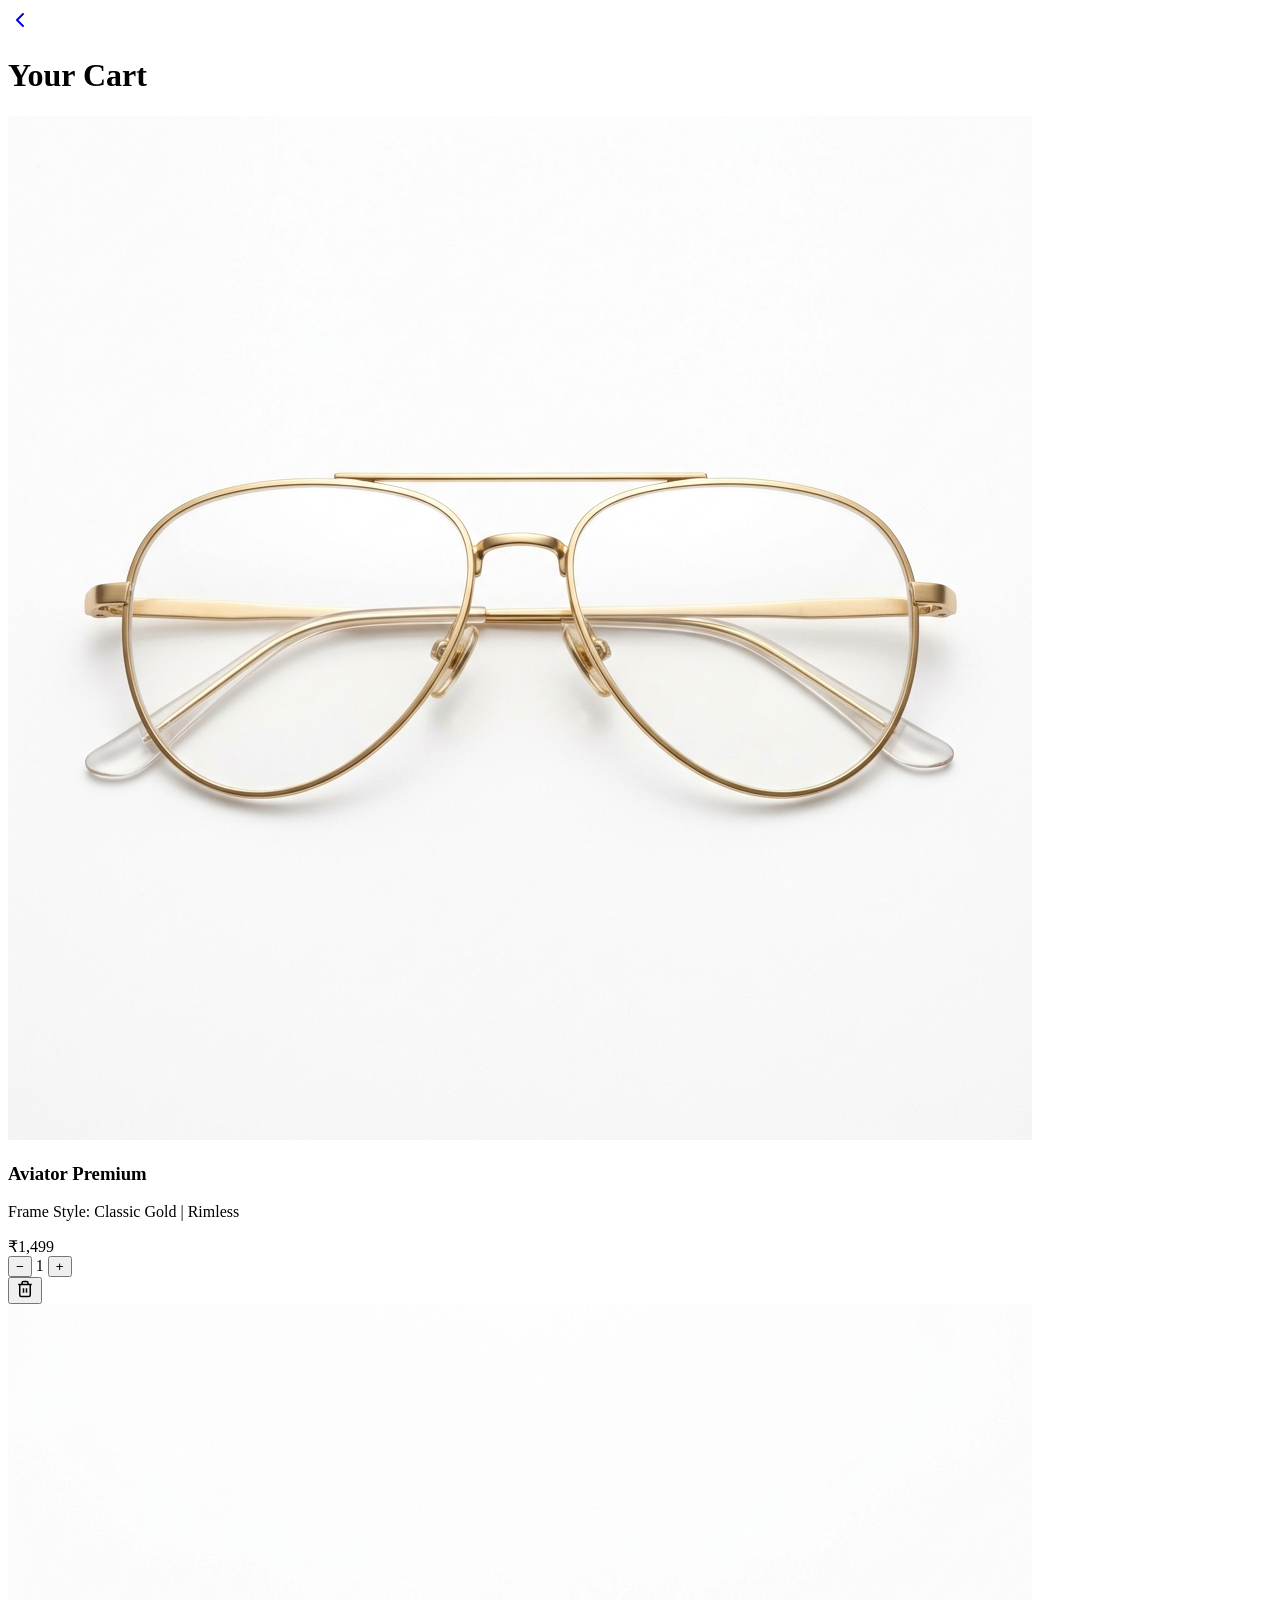
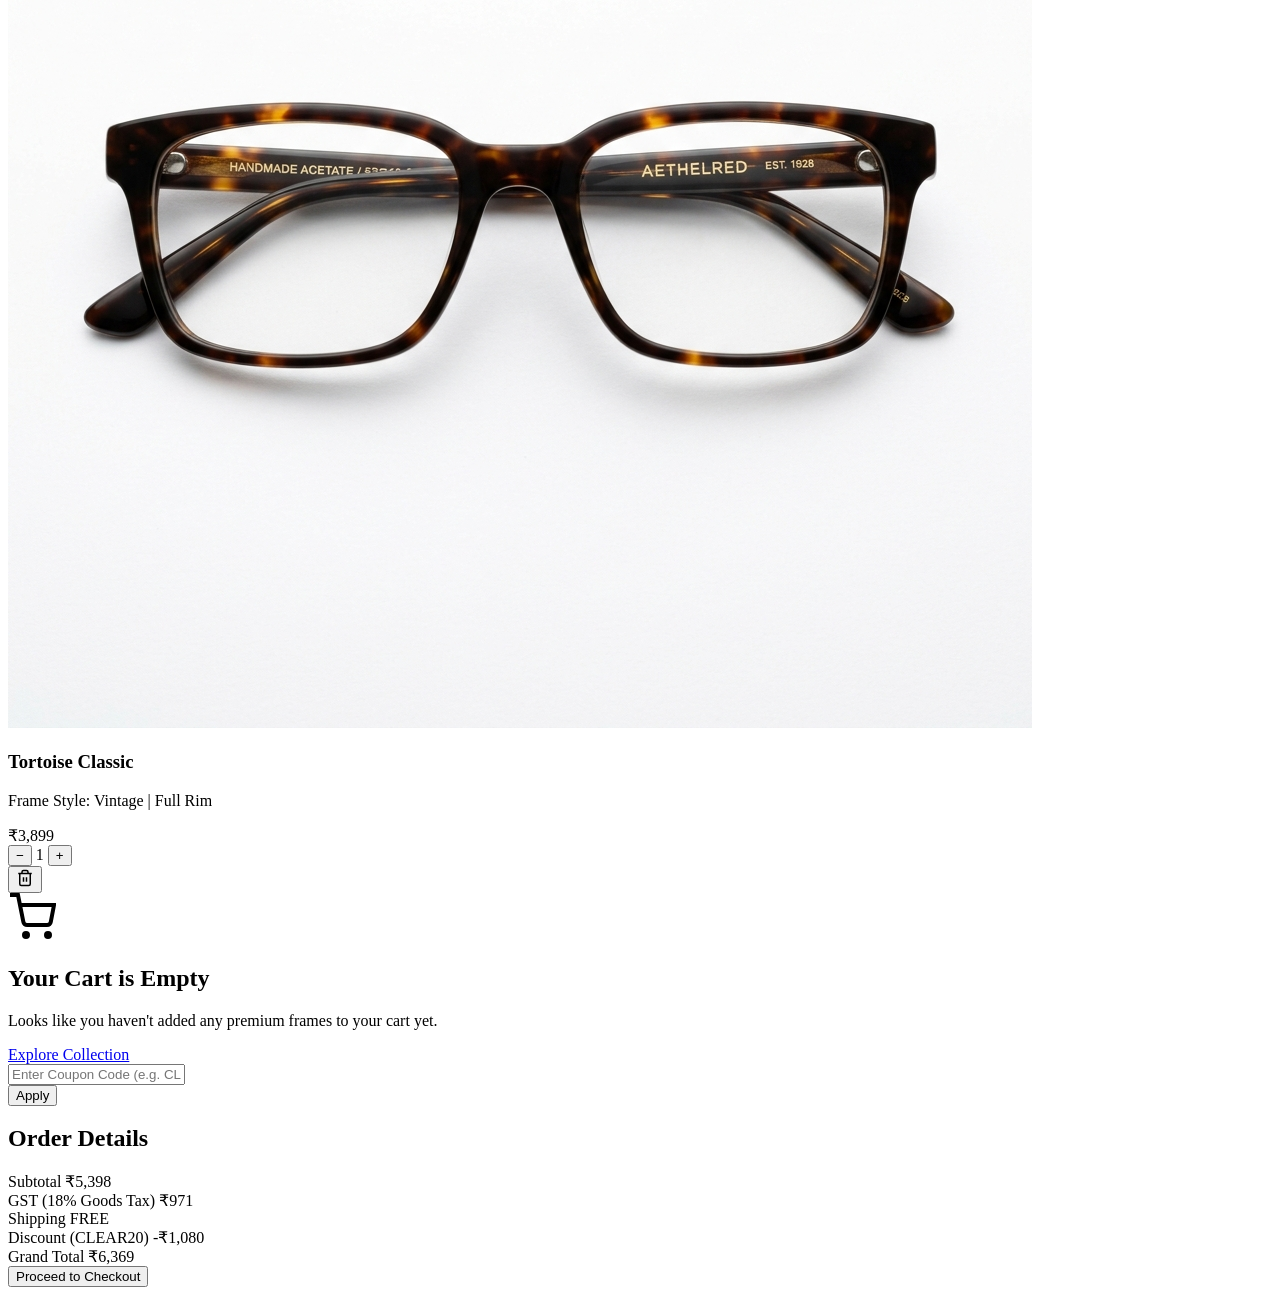
==== cart.html @ 6fb8348b "Add files via upload" ====
<!DOCTYPE html>
<html lang="en">
<head>
  <meta charset="UTF-8">
  <meta name="viewport" content="width=device-width, initial-scale=1.0">
  <title>Lensmakers - Your Cart</title>
  <!-- Google Fonts: Inter -->
  <link rel="preconnect" href="https://fonts.googleapis.com">
  <link rel="preconnect" href="https://fonts.gstatic.com" crossorigin>
  <link href="https://fonts.googleapis.com/css2?family=Inter:wght@400;600;700&display=swap" rel="stylesheet">
  <link rel="stylesheet" href="css/cart.css">
</head>
<body>
  <!-- Ambient background glow blobs -->
  <div class="glow-container">
    <div class="glow-blob glow-pink"></div>
    <div class="glow-blob glow-blue"></div>
  </div>

  <div class="cart-screen">
    <!-- Header Bar -->
    <header class="cart-header">
      <a href="index.html" class="back-btn" aria-label="Back">
        <svg width="24" height="24" viewBox="0 0 24 24" fill="none" stroke="currentColor" stroke-width="2" stroke-linecap="round" stroke-linejoin="round"><polyline points="15 18 9 12 15 6"/></svg>
      </a>
      <h1 class="header-title">Your Cart</h1>
      <div style="width: 24px;"></div>
    </header>

    <!-- Cart Items Section -->
    <section class="cart-items-section" id="cartItemsList">
      <!-- Item 1: Aviator Premium -->
      <div class="cart-item-card" id="item-1">
        <div class="card-glow"></div>
        <div class="item-left">
          <div class="item-thumb-wrapper">
            <img src="images/premium_frame_1.png" alt="Aviator Premium" class="item-thumb">
          </div>
        </div>
        <div class="item-center">
          <h3 class="item-name">Aviator Premium</h3>
          <p class="item-meta">Frame Style: Classic Gold | Rimless</p>
          <div class="item-price" data-base-price="1499">₹1,499</div>
        </div>
        <div class="item-right">
          <!-- Quantity Selector -->
          <div class="quantity-selector">
            <button class="qty-btn minus" onclick="updateQuantity('item-1', -1)">−</button>
            <span class="qty-val">1</span>
            <button class="qty-btn plus" onclick="updateQuantity('item-1', 1)">+</button>
          </div>
          <!-- Trash btn -->
          <button class="trash-btn" onclick="removeItem('item-1')" aria-label="Remove Item">
            <svg width="18" height="18" viewBox="0 0 24 24" fill="none" stroke="currentColor" stroke-width="2"><polyline points="3 6 5 6 21 6"/><path d="M19 6v14a2 2 0 0 1-2 2H7a2 2 0 0 1-2-2V6m3 0V4a2 2 0 0 1 2-2h4a2 2 0 0 1 2 2v2"/><line x1="10" y1="11" x2="10" y2="17"/><line x1="14" y1="11" x2="14" y2="17"/></svg>
          </button>
        </div>
      </div>

      <!-- Item 2: Tortoise Classic -->
      <div class="cart-item-card" id="item-2">
        <div class="card-glow"></div>
        <div class="item-left">
          <div class="item-thumb-wrapper">
            <img src="images/premium_frame_2.png" alt="Tortoise Classic" class="item-thumb">
          </div>
        </div>
        <div class="item-center">
          <h3 class="item-name">Tortoise Classic</h3>
          <p class="item-meta">Frame Style: Vintage | Full Rim</p>
          <div class="item-price" data-base-price="3899">₹3,899</div>
        </div>
        <div class="item-right">
          <div class="quantity-selector">
            <button class="qty-btn minus" onclick="updateQuantity('item-2', -1)">−</button>
            <span class="qty-val">1</span>
            <button class="qty-btn plus" onclick="updateQuantity('item-2', 1)">+</button>
          </div>
          <button class="trash-btn" onclick="removeItem('item-2')" aria-label="Remove Item">
            <svg width="18" height="18" viewBox="0 0 24 24" fill="none" stroke="currentColor" stroke-width="2"><polyline points="3 6 5 6 21 6"/><path d="M19 6v14a2 2 0 0 1-2 2H7a2 2 0 0 1-2-2V6m3 0V4a2 2 0 0 1 2-2h4a2 2 0 0 1 2 2v2"/><line x1="10" y1="11" x2="10" y2="17"/><line x1="14" y1="11" x2="14" y2="17"/></svg>
          </button>
        </div>
      </div>
    </section>

    <!-- Empty State Container (Hidden by default) -->
    <div id="emptyCartState" class="empty-cart-state hidden">
      <div class="empty-icon-wrapper">
        <svg width="48" height="48" viewBox="0 0 24 24" fill="none" stroke="currentColor" stroke-width="2"><circle cx="9" cy="21" r="1"/><circle cx="20" cy="21" r="1"/><path d="M1 1h4l2.68 13.39a2 2 0 0 0 2 1.61h9.72a2 2 0 0 0 2-1.61L23 6H6"/></svg>
      </div>
      <h2>Your Cart is Empty</h2>
      <p>Looks like you haven't added any premium frames to your cart yet.</p>
      <a href="index.html" class="btn-shop-now">Explore Collection</a>
    </div>

    <!-- Promo Coupon Section -->
    <section class="coupon-section" id="couponSection">
      <div class="input-row-coupon">
        <div class="input-wrapper flex-fill">
          <input type="text" id="couponCode" placeholder="Enter Coupon Code (e.g. CLEAR20)">
        </div>
        <button type="button" class="btn-apply-coupon" onclick="applyCoupon()">Apply</button>
      </div>
      <div id="couponStatus" class="coupon-status-text"></div>
    </section>

    <!-- Order Pricing Summary -->
    <section class="pricing-summary-section" id="pricingSummary">
      <h2 class="section-label">Order Details</h2>
      <div class="price-details-card">
        <div class="price-row">
          <span class="price-label">Subtotal</span>
          <span class="price-value" id="subtotalVal">₹5,398</span>
        </div>
        <div class="price-row">
          <span class="price-label">GST (18% Goods Tax)</span>
          <span class="price-value" id="taxVal">₹971</span>
        </div>
        <div class="price-row">
          <span class="price-label">Shipping</span>
          <span class="price-value success-green">FREE</span>
        </div>
        <div class="price-row hidden" id="couponRow">
          <span class="price-label" id="couponLabel">Discount (CLEAR20)</span>
          <span class="price-value success-green" id="couponDiscountVal">-₹1,080</span>
        </div>
        <div class="divider"></div>
        <div class="price-row grand-total">
          <span class="price-label font-bold">Grand Total</span>
          <span class="price-value font-bold" id="totalVal">₹6,369</span>
        </div>
      </div>
    </section>

  </div>

  <!-- Bottom Sticky Checkout CTA -->
  <div class="checkout-footer" id="checkoutFooter">
    <button class="submit-btn" onclick="proceedToCheckout()">
      <span class="btn-text">Proceed to Checkout</span>
      <div class="spinner"></div>
    </button>
  </div>

  <script src="js/cart.js"></script>
</body>
</html>
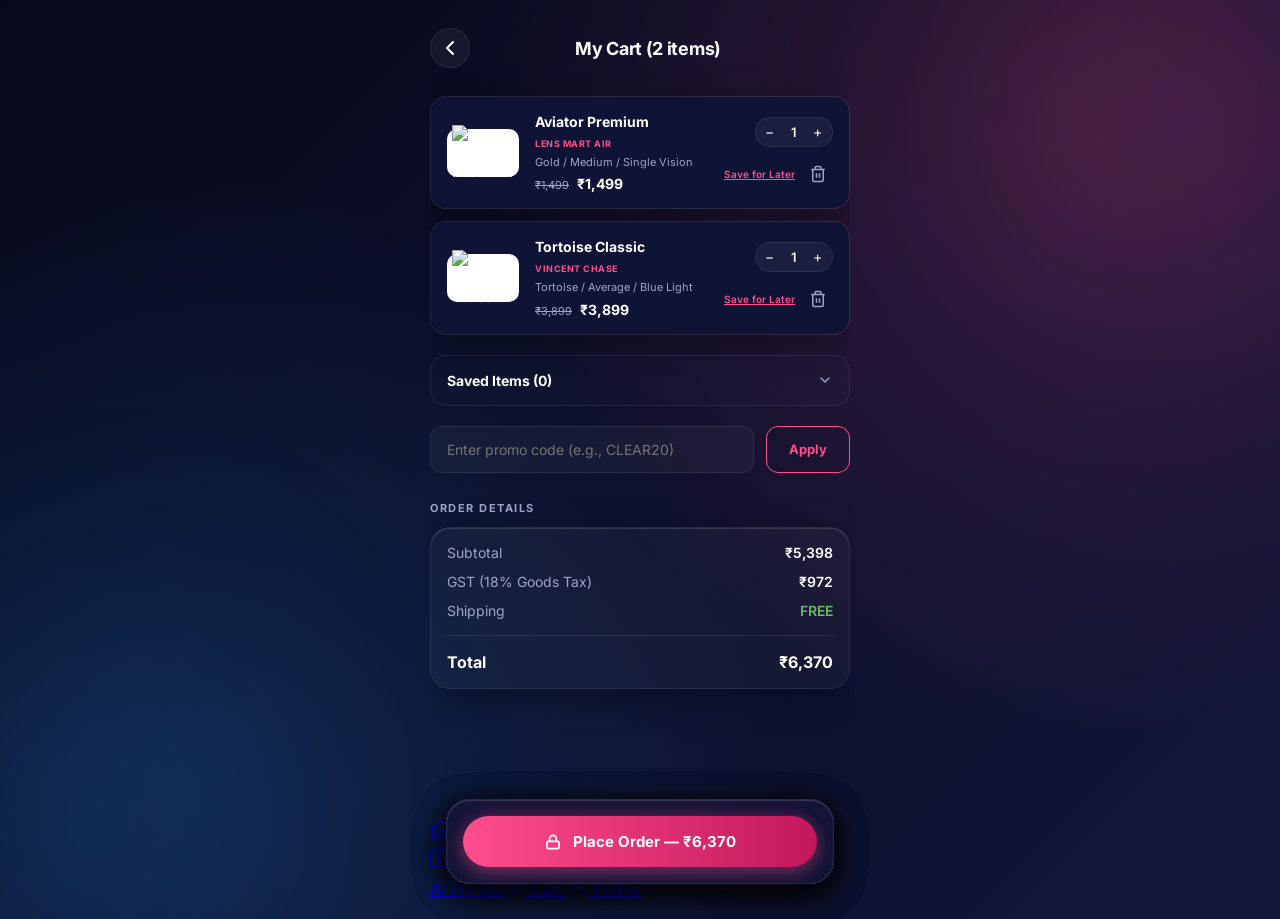
==== commit 475e61d7: "Add files via upload" ====
--- a/cart.html
+++ b/cart.html
@@ -2,143 +2,623 @@
 <html lang="en">
 <head>
   <meta charset="UTF-8">
-  <meta name="viewport" content="width=device-width, initial-scale=1.0">
+  <meta name="viewport" content="width=device-width, initial-scale=1.0, maximum-scale=1.0, user-scalable=no">
   <title>Lensmakers - Your Cart</title>
   <!-- Google Fonts: Inter -->
   <link rel="preconnect" href="https://fonts.googleapis.com">
   <link rel="preconnect" href="https://fonts.gstatic.com" crossorigin>
-  <link href="https://fonts.googleapis.com/css2?family=Inter:wght@400;600;700&display=swap" rel="stylesheet">
+  <link href="https://fonts.googleapis.com/css2?family=Inter:wght@400;500;600;700;800&display=swap" rel="stylesheet">
   <link rel="stylesheet" href="css/cart.css">
 </head>
-<body>
+<body class="dark-theme">
   <!-- Ambient background glow blobs -->
   <div class="glow-container">
     <div class="glow-blob glow-pink"></div>
     <div class="glow-blob glow-blue"></div>
   </div>
 
-  <div class="cart-screen">
-    <!-- Header Bar -->
-    <header class="cart-header">
-      <a href="index.html" class="back-btn" aria-label="Back">
-        <svg width="24" height="24" viewBox="0 0 24 24" fill="none" stroke="currentColor" stroke-width="2" stroke-linecap="round" stroke-linejoin="round"><polyline points="15 18 9 12 15 6"/></svg>
-      </a>
-      <h1 class="header-title">Your Cart</h1>
-      <div style="width: 24px;"></div>
-    </header>
-
-    <!-- Cart Items Section -->
-    <section class="cart-items-section" id="cartItemsList">
-      <!-- Item 1: Aviator Premium -->
-      <div class="cart-item-card" id="item-1">
-        <div class="card-glow"></div>
-        <div class="item-left">
-          <div class="item-thumb-wrapper">
-            <img src="images/premium_frame_1.png" alt="Aviator Premium" class="item-thumb">
-          </div>
-        </div>
-        <div class="item-center">
-          <h3 class="item-name">Aviator Premium</h3>
-          <p class="item-meta">Frame Style: Classic Gold | Rimless</p>
-          <div class="item-price" data-base-price="1499">₹1,499</div>
-        </div>
-        <div class="item-right">
-          <!-- Quantity Selector -->
-          <div class="quantity-selector">
-            <button class="qty-btn minus" onclick="updateQuantity('item-1', -1)">−</button>
-            <span class="qty-val">1</span>
-            <button class="qty-btn plus" onclick="updateQuantity('item-1', 1)">+</button>
-          </div>
-          <!-- Trash btn -->
-          <button class="trash-btn" onclick="removeItem('item-1')" aria-label="Remove Item">
-            <svg width="18" height="18" viewBox="0 0 24 24" fill="none" stroke="currentColor" stroke-width="2"><polyline points="3 6 5 6 21 6"/><path d="M19 6v14a2 2 0 0 1-2 2H7a2 2 0 0 1-2-2V6m3 0V4a2 2 0 0 1 2-2h4a2 2 0 0 1 2 2v2"/><line x1="10" y1="11" x2="10" y2="17"/><line x1="14" y1="11" x2="14" y2="17"/></svg>
-          </button>
-        </div>
-      </div>
-
-      <!-- Item 2: Tortoise Classic -->
-      <div class="cart-item-card" id="item-2">
-        <div class="card-glow"></div>
-        <div class="item-left">
-          <div class="item-thumb-wrapper">
-            <img src="images/premium_frame_2.png" alt="Tortoise Classic" class="item-thumb">
-          </div>
-        </div>
-        <div class="item-center">
-          <h3 class="item-name">Tortoise Classic</h3>
-          <p class="item-meta">Frame Style: Vintage | Full Rim</p>
-          <div class="item-price" data-base-price="3899">₹3,899</div>
-        </div>
-        <div class="item-right">
-          <div class="quantity-selector">
-            <button class="qty-btn minus" onclick="updateQuantity('item-2', -1)">−</button>
-            <span class="qty-val">1</span>
-            <button class="qty-btn plus" onclick="updateQuantity('item-2', 1)">+</button>
-          </div>
-          <button class="trash-btn" onclick="removeItem('item-2')" aria-label="Remove Item">
-            <svg width="18" height="18" viewBox="0 0 24 24" fill="none" stroke="currentColor" stroke-width="2"><polyline points="3 6 5 6 21 6"/><path d="M19 6v14a2 2 0 0 1-2 2H7a2 2 0 0 1-2-2V6m3 0V4a2 2 0 0 1 2-2h4a2 2 0 0 1 2 2v2"/><line x1="10" y1="11" x2="10" y2="17"/><line x1="14" y1="11" x2="14" y2="17"/></svg>
-          </button>
-        </div>
-      </div>
-    </section>
-
-    <!-- Empty State Container (Hidden by default) -->
-    <div id="emptyCartState" class="empty-cart-state hidden">
-      <div class="empty-icon-wrapper">
-        <svg width="48" height="48" viewBox="0 0 24 24" fill="none" stroke="currentColor" stroke-width="2"><circle cx="9" cy="21" r="1"/><circle cx="20" cy="21" r="1"/><path d="M1 1h4l2.68 13.39a2 2 0 0 0 2 1.61h9.72a2 2 0 0 0 2-1.61L23 6H6"/></svg>
-      </div>
-      <h2>Your Cart is Empty</h2>
-      <p>Looks like you haven't added any premium frames to your cart yet.</p>
-      <a href="index.html" class="btn-shop-now">Explore Collection</a>
+  <div class="app-container">
+    
+    <!-- Step Indicator Progress Bar (Hidden on Cart page & Order Confirmation page) -->
+    <div class="checkout-progress-bar hidden" id="checkoutProgressBar">
+      <div class="progress-track-bg">
+        <div class="progress-track-fill" id="progressTrackFill"></div>
+      </div>
+      <div class="progress-steps">
+        <div class="step-node active" data-step="1">
+          <span class="step-dot"></span>
+          <span class="step-label">Address</span>
+        </div>
+        <div class="step-node" data-step="2">
+          <span class="step-dot"></span>
+          <span class="step-label">Lenses</span>
+        </div>
+        <div class="step-node" data-step="3">
+          <span class="step-dot"></span>
+          <span class="step-label">Payment</span>
+        </div>
+        <div class="step-node" data-step="4">
+          <span class="step-dot"></span>
+          <span class="step-label">Review</span>
+        </div>
+      </div>
     </div>
 
-    <!-- Promo Coupon Section -->
-    <section class="coupon-section" id="couponSection">
-      <div class="input-row-coupon">
-        <div class="input-wrapper flex-fill">
-          <input type="text" id="couponCode" placeholder="Enter Coupon Code (e.g. CLEAR20)">
-        </div>
-        <button type="button" class="btn-apply-coupon" onclick="applyCoupon()">Apply</button>
-      </div>
-      <div id="couponStatus" class="coupon-status-text"></div>
-    </section>
-
-    <!-- Order Pricing Summary -->
-    <section class="pricing-summary-section" id="pricingSummary">
-      <h2 class="section-label">Order Details</h2>
-      <div class="price-details-card">
-        <div class="price-row">
-          <span class="price-label">Subtotal</span>
-          <span class="price-value" id="subtotalVal">₹5,398</span>
-        </div>
-        <div class="price-row">
-          <span class="price-label">GST (18% Goods Tax)</span>
-          <span class="price-value" id="taxVal">₹971</span>
-        </div>
-        <div class="price-row">
-          <span class="price-label">Shipping</span>
-          <span class="price-value success-green">FREE</span>
-        </div>
-        <div class="price-row hidden" id="couponRow">
-          <span class="price-label" id="couponLabel">Discount (CLEAR20)</span>
-          <span class="price-value success-green" id="couponDiscountVal">-₹1,080</span>
-        </div>
-        <div class="divider"></div>
-        <div class="price-row grand-total">
-          <span class="price-label font-bold">Grand Total</span>
-          <span class="price-value font-bold" id="totalVal">₹6,369</span>
-        </div>
-      </div>
-    </section>
-
-  </div>
-
-  <!-- Bottom Sticky Checkout CTA -->
-  <div class="checkout-footer" id="checkoutFooter">
-    <button class="submit-btn" onclick="proceedToCheckout()">
-      <span class="btn-text">Proceed to Checkout</span>
-      <div class="spinner"></div>
-    </button>
+    <!-- MAIN PANEL SLIDER TRACK -->
+    <div class="slider-track" id="sliderTrack">
+      
+      <!-- ==================== PANEL 1: CART ==================== -->
+      <div class="slider-panel" id="panelCart">
+        <!-- Header Bar -->
+        <header class="cart-header">
+          <a href="index.html" class="back-btn" aria-label="Back">
+            <svg width="24" height="24" viewBox="0 0 24 24" fill="none" stroke="currentColor" stroke-width="2" stroke-linecap="round" stroke-linejoin="round"><polyline points="15 18 9 12 15 6"/></svg>
+          </a>
+          <h1 class="header-title" id="cartHeaderTitle">My Cart (2 items)</h1>
+          <div style="width: 24px;"></div>
+        </header>
+
+        <!-- Active Cart Items -->
+        <section class="cart-items-section" id="activeCartList">
+          
+          <!-- Item 1 -->
+          <div class="cart-item-card" id="item-1" data-price="1499">
+            <div class="swipe-background-delete">Remove</div>
+            <div class="card-content-wrapper">
+              <div class="item-left">
+                <div class="item-thumb-wrapper">
+                  <img src="images/glasses-1.png" alt="Aviator Premium" class="item-thumb">
+                </div>
+              </div>
+              <div class="item-center">
+                <h3 class="item-name">Aviator Premium</h3>
+                <span class="item-brand">Lens Mart Air</span>
+                <p class="item-meta">Gold / Medium / Single Vision</p>
+                <div class="item-price-info">
+                  <span class="unit-price">₹1,499</span>
+                  <span class="line-total" id="total-item-1">₹1,499</span>
+                </div>
+              </div>
+              <div class="item-right">
+                <div class="quantity-selector">
+                  <button class="qty-btn minus" onclick="changeQty('item-1', -1)">−</button>
+                  <span class="qty-val">1</span>
+                  <button class="qty-btn plus" onclick="changeQty('item-1', 1)">+</button>
+                </div>
+                <div class="item-actions">
+                  <button class="save-later-link" onclick="saveForLater('item-1')">Save for Later</button>
+                  <button class="trash-btn" onclick="confirmDelete('item-1')" aria-label="Remove Item">
+                    <svg width="18" height="18" viewBox="0 0 24 24" fill="none" stroke="currentColor" stroke-width="2"><polyline points="3 6 5 6 21 6"/><path d="M19 6v14a2 2 0 0 1-2 2H7a2 2 0 0 1-2-2V6m3 0V4a2 2 0 0 1 2-2h4a2 2 0 0 1 2 2v2"/><line x1="10" y1="11" x2="10" y2="17"/><line x1="14" y1="11" x2="14" y2="17"/></svg>
+                    <span class="trash-text">Remove?</span>
+                  </button>
+                </div>
+              </div>
+            </div>
+          </div>
+
+          <!-- Item 2 -->
+          <div class="cart-item-card" id="item-2" data-price="3899">
+            <div class="swipe-background-delete">Remove</div>
+            <div class="card-content-wrapper">
+              <div class="item-left">
+                <div class="item-thumb-wrapper">
+                  <img src="images/glasses-2.png" alt="Tortoise Classic" class="item-thumb">
+                </div>
+              </div>
+              <div class="item-center">
+                <h3 class="item-name">Tortoise Classic</h3>
+                <span class="item-brand">Vincent Chase</span>
+                <p class="item-meta">Tortoise / Average / Blue Light</p>
+                <div class="item-price-info">
+                  <span class="unit-price">₹3,899</span>
+                  <span class="line-total" id="total-item-2">₹3,899</span>
+                </div>
+              </div>
+              <div class="item-right">
+                <div class="quantity-selector">
+                  <button class="qty-btn minus" onclick="changeQty('item-2', -1)">−</button>
+                  <span class="qty-val">1</span>
+                  <button class="qty-btn plus" onclick="changeQty('item-2', 1)">+</button>
+                </div>
+                <div class="item-actions">
+                  <button class="save-later-link" onclick="saveForLater('item-2')">Save for Later</button>
+                  <button class="trash-btn" onclick="confirmDelete('item-2')" aria-label="Remove Item">
+                    <svg width="18" height="18" viewBox="0 0 24 24" fill="none" stroke="currentColor" stroke-width="2"><polyline points="3 6 5 6 21 6"/><path d="M19 6v14a2 2 0 0 1-2 2H7a2 2 0 0 1-2-2V6m3 0V4a2 2 0 0 1 2-2h4a2 2 0 0 1 2 2v2"/><line x1="10" y1="11" x2="10" y2="17"/><line x1="14" y1="11" x2="14" y2="17"/></svg>
+                    <span class="trash-text">Remove?</span>
+                  </button>
+                </div>
+              </div>
+            </div>
+          </div>
+
+        </section>
+
+        <!-- Empty State Container (Hidden by default) -->
+        <div id="emptyCartState" class="empty-cart-state hidden">
+          <div class="empty-icon-wrapper">
+            <svg width="48" height="48" viewBox="0 0 24 24" fill="none" stroke="currentColor" stroke-width="2"><circle cx="9" cy="21" r="1"/><circle cx="20" cy="21" r="1"/><path d="M1 1h4l2.68 13.39a2 2 0 0 0 2 1.61h9.72a2 2 0 0 0 2-1.61L23 6H6"/></svg>
+          </div>
+          <h2>Your Cart is Empty</h2>
+          <p>Explore our premium collections and add your customized lenses.</p>
+          <a href="category.html" class="btn-shop-now">Shop Eyewear</a>
+        </div>
+
+        <!-- Collapsible Saved Items Section -->
+        <section class="saved-items-section" id="savedItemsSection">
+          <button class="accordion-header" id="savedAccordionBtn" onclick="toggleSavedAccordion()">
+            <span>Saved Items (<span id="savedCount">0</span>)</span>
+            <svg class="chevron" width="16" height="16" viewBox="0 0 24 24" fill="none" stroke="currentColor" stroke-width="2" stroke-linecap="round" stroke-linejoin="round"><polyline points="6 9 12 15 18 9"></polyline></svg>
+          </button>
+          <div class="accordion-body" id="savedItemsList">
+            <!-- Saved items populated dynamically by script -->
+          </div>
+        </section>
+
+        <!-- Promo Coupon Section -->
+        <section class="coupon-section" id="couponSection">
+          <div class="input-row-coupon">
+            <div class="input-wrapper flex-fill">
+              <input type="text" id="couponCode" placeholder="Enter promo code (e.g., CLEAR20)">
+            </div>
+            <button type="button" class="btn-apply-coupon" onclick="applyCouponCode()">Apply</button>
+          </div>
+          <div id="couponStatus" class="coupon-status-text"></div>
+        </section>
+
+        <!-- Order Pricing Summary -->
+        <section class="pricing-summary-section" id="pricingSummary">
+          <h2 class="section-label">Order Details</h2>
+          <div class="price-details-card">
+            <div class="price-row">
+              <span class="price-label">Subtotal</span>
+              <span class="price-value" id="subtotalVal">₹5,398</span>
+            </div>
+            <div class="price-row">
+              <span class="price-label">GST (18% Goods Tax)</span>
+              <span class="price-value" id="taxVal">₹971</span>
+            </div>
+            <div class="price-row">
+              <span class="price-label">Shipping</span>
+              <span class="price-value success-green">FREE</span>
+            </div>
+            <div class="price-row hidden" id="couponRow">
+              <span class="price-label" id="couponLabel">Discount (CLEAR20)</span>
+              <span class="price-value success-green" id="couponDiscountVal">-₹1,080</span>
+            </div>
+            <div class="price-row hidden" id="tradeInRow">
+              <span class="price-label">Trade-In Credit</span>
+              <span class="price-value success-green" id="tradeInVal">-₹1,200</span>
+            </div>
+            <div class="divider"></div>
+            <div class="price-row grand-total">
+              <span class="price-label font-bold">Total</span>
+              <span class="price-value font-bold" id="totalVal">₹6,369</span>
+            </div>
+          </div>
+        </section>
+
+        <!-- Sticky Cart Footer -->
+        <div class="checkout-footer" id="checkoutFooter">
+          <button class="submit-btn" onclick="goToStep('address')">
+            <span class="btn-text">Proceed to Checkout</span>
+          </button>
+        </div>
+      </div>
+
+      <!-- ==================== PANEL 2: STEP A - ADDRESS ==================== -->
+      <div class="slider-panel" id="panelAddress">
+        <header class="cart-header">
+          <button class="back-btn" onclick="goToStep('cart')" aria-label="Back">
+            <svg width="24" height="24" viewBox="0 0 24 24" fill="none" stroke="currentColor" stroke-width="2" stroke-linecap="round" stroke-linejoin="round"><polyline points="15 18 9 12 15 6"/></svg>
+          </button>
+          <h1 class="header-title">Delivery Address</h1>
+          <div style="width: 24px;"></div>
+        </header>
+
+        <section class="checkout-section">
+          <div class="address-options">
+            
+            <!-- Default Address -->
+            <label class="address-card">
+              <input type="radio" name="delivery_address" value="home" checked>
+              <div class="address-details">
+                <div class="address-tag-row">
+                  <span class="address-tag">Home</span>
+                  <span class="address-badge">Default</span>
+                </div>
+                <p class="address-text">Jane Doe, 9876543210<br>Plot 42, Galaxy Heights, City Center, Sector 5, Bangalore - 560001</p>
+              </div>
+            </label>
+
+            <!-- Work Address -->
+            <label class="address-card">
+              <input type="radio" name="delivery_address" value="work">
+              <div class="address-details">
+                <div class="address-tag-row">
+                  <span class="address-tag">Work</span>
+                </div>
+                <p class="address-text">Jane Doe, 9876543211<br>Building B3, Tech Park Square, Outer Ring Road, Bangalore - 560103</p>
+              </div>
+            </label>
+
+            <!-- Add Address dashed btn -->
+            <button class="add-address-dashed-btn" onclick="toggleNewAddressForm()">
+              <span>+ Add New Address</span>
+            </button>
+
+            <!-- Expandable Add New Address Form -->
+            <div id="newAddressFormWrapper" class="form-expand-wrapper">
+              <form class="checkout-form" id="newAddressForm" onsubmit="saveNewAddress(event)">
+                <div class="input-group">
+                  <input type="text" placeholder="Full Name" required>
+                </div>
+                <div class="input-group">
+                  <input type="tel" placeholder="Phone Number" required>
+                </div>
+                <div class="input-row-half">
+                  <div class="input-group half">
+                    <input type="text" placeholder="Pincode" required>
+                  </div>
+                  <div class="input-group half">
+                    <input type="text" placeholder="City" required>
+                  </div>
+                </div>
+                <div class="input-group">
+                  <input type="text" placeholder="Address Line 1" required>
+                </div>
+                <div class="input-group">
+                  <input type="text" placeholder="Address Line 2">
+                </div>
+                <div class="input-row-half">
+                  <div class="input-group half">
+                    <input type="text" placeholder="State" required>
+                  </div>
+                  <div class="input-group half">
+                    <input type="text" placeholder="Landmark">
+                  </div>
+                </div>
+                <button type="submit" class="primary-form-btn">Add Address</button>
+              </form>
+            </div>
+
+          </div>
+        </section>
+
+        <!-- Sticky Progress Continue -->
+        <div class="checkout-footer">
+          <button class="submit-btn" onclick="goToStep('lens')">
+            <span class="btn-text">Continue</span>
+          </button>
+        </div>
+      </div>
+
+      <!-- ==================== PANEL 3: STEP B - LENS CONFIRMATION ==================== -->
+      <div class="slider-panel" id="panelLens">
+        <header class="cart-header">
+          <button class="back-btn" onclick="goToStep('address')" aria-label="Back">
+            <svg width="24" height="24" viewBox="0 0 24 24" fill="none" stroke="currentColor" stroke-width="2" stroke-linecap="round" stroke-linejoin="round"><polyline points="15 18 9 12 15 6"/></svg>
+          </button>
+          <h1 class="header-title">Prescription Details</h1>
+          <div style="width: 24px;"></div>
+        </header>
+
+        <section class="checkout-section">
+          <div class="lens-confirm-list">
+            
+            <div class="lens-summary-card">
+              <div class="lens-summary-header">
+                <span class="lens-item-title">Aviator Premium</span>
+                <button class="edit-link" onclick="goToStep('cart')">Edit</button>
+              </div>
+              <p class="lens-summary-meta">Selected: Single Vision (+₹500)</p>
+              
+              <!-- Dashed Upload Dropzone -->
+              <div class="prescription-dropzone" onclick="triggerFileUpload('file-upload-1')">
+                <svg width="24" height="24" viewBox="0 0 24 24" fill="none" stroke="currentColor" stroke-width="2" stroke-linecap="round" stroke-linejoin="round"><rect x="3" y="3" width="18" height="18" rx="2" ry="2"/><circle cx="8.5" cy="8.5" r="1.5"/><polyline points="21 15 16 10 5 21"/></svg>
+                <p class="dropzone-text">Upload Prescription Photo/PDF</p>
+                <span class="dropzone-subtext">Click or drag files here</span>
+                <input type="file" id="file-upload-1" class="hidden-file-input" onchange="handleFileSelected(this, 'file-name-1')">
+                <div class="uploaded-file-name" id="file-name-1"></div>
+              </div>
+            </div>
+
+            <div class="lens-summary-card">
+              <div class="lens-summary-header">
+                <span class="lens-item-title">Tortoise Classic</span>
+                <button class="edit-link" onclick="goToStep('cart')">Edit</button>
+              </div>
+              <p class="lens-summary-meta">Selected: Blue Light Blocking (+₹1,200)</p>
+              
+              <div class="prescription-dropzone" onclick="triggerFileUpload('file-upload-2')">
+                <svg width="24" height="24" viewBox="0 0 24 24" fill="none" stroke="currentColor" stroke-width="2" stroke-linecap="round" stroke-linejoin="round"><rect x="3" y="3" width="18" height="18" rx="2" ry="2"/><circle cx="8.5" cy="8.5" r="1.5"/><polyline points="21 15 16 10 5 21"/></svg>
+                <p class="dropzone-text">Upload Prescription Photo/PDF</p>
+                <span class="dropzone-subtext">Click or drag files here</span>
+                <input type="file" id="file-upload-2" class="hidden-file-input" onchange="handleFileSelected(this, 'file-name-2')">
+                <div class="uploaded-file-name" id="file-name-2"></div>
+              </div>
+            </div>
+
+          </div>
+        </section>
+
+        <div class="checkout-footer">
+          <button class="submit-btn" onclick="goToStep('payment')">
+            <span class="btn-text">Continue</span>
+          </button>
+        </div>
+      </div>
+
+      <!-- ==================== PANEL 4: STEP C - PAYMENT ==================== -->
+      <div class="slider-panel" id="panelPayment">
+        <header class="cart-header">
+          <button class="back-btn" onclick="goToStep('lens')" aria-label="Back">
+            <svg width="24" height="24" viewBox="0 0 24 24" fill="none" stroke="currentColor" stroke-width="2" stroke-linecap="round" stroke-linejoin="round"><polyline points="15 18 9 12 15 6"/></svg>
+          </button>
+          <h1 class="header-title">Payment</h1>
+          <div style="width: 24px;"></div>
+        </header>
+
+        <!-- Mini Order Summary (Expandable) -->
+        <div class="mini-summary-card">
+          <button class="mini-summary-toggle" onclick="toggleMiniSummary()">
+            <span>Order Summary</span>
+            <span id="miniSummaryTotal">₹6,369</span>
+          </button>
+          <div class="mini-summary-details hidden" id="miniSummaryDetails">
+            <!-- Details filled by script -->
+          </div>
+        </div>
+
+        <section class="checkout-section">
+          <!-- Saved payment options -->
+          <div class="methods-list">
+            
+            <label class="method-card">
+              <input type="radio" name="payment_method" value="visa" checked>
+              <div class="method-left">
+                <div class="card-icon visa"><span>VISA</span></div>
+              </div>
+              <div class="method-center">
+                <div class="method-title">•••• •••• •••• 4242</div>
+                <div class="method-subtitle">Jane Doe | Exp 12/28</div>
+              </div>
+              <div class="method-right">
+                <span class="badge badge-default">Default</span>
+              </div>
+            </label>
+
+            <label class="method-card">
+              <input type="radio" name="payment_method" value="upi">
+              <div class="method-left">
+                <div class="card-icon upi"><span>UPI</span></div>
+              </div>
+              <div class="method-center">
+                <div class="method-title">jane@okhdfc</div>
+                <div class="method-subtitle">Verified UPI ID</div>
+              </div>
+            </label>
+
+          </div>
+
+          <!-- Add New Payment Option -->
+          <button class="add-method-dashed-btn" onclick="toggleAddPaymentForm()">
+            <span>+ Add New Payment Method</span>
+          </button>
+
+          <!-- Expandable Payment Form Wrapper -->
+          <div id="addPaymentFormWrapper" class="form-expand-wrapper">
+            <div class="tab-toggle-pill">
+              <div class="active-indicator" id="activeIndicator"></div>
+              <button class="toggle-tab active" id="tabCardBtn" onclick="switchFormTab('card')">Card</button>
+              <button class="toggle-tab" id="tabUpiBtn" onclick="switchFormTab('upi')">UPI</button>
+              <button class="toggle-tab" id="tabNetBtn" onclick="switchFormTab('net')">Net Banking</button>
+              <button class="toggle-tab" id="tabWalletBtn" onclick="switchFormTab('wallet')">Wallet</button>
+            </div>
+
+            <!-- Tab Contents Track -->
+            <div class="forms-container">
+              <div class="forms-track" id="formsTrack">
+                <!-- Card form -->
+                <form id="cardForm" class="payment-form active" onsubmit="event.preventDefault()">
+                  <div class="input-group" id="cardNumGroup">
+                    <input type="text" id="cardNumber" placeholder="Card Number" oninput="formatCardNum(this)">
+                    <span class="card-brand-icon" id="cardBrandIcon"></span>
+                  </div>
+                  <div class="input-group">
+                    <input type="text" id="cardName" placeholder="Cardholder Name">
+                  </div>
+                  <div class="input-row-half">
+                    <div class="input-group half">
+                      <input type="text" id="cardExpiry" placeholder="MM/YY" maxlength="5" oninput="formatExp(this)">
+                    </div>
+                    <div class="input-group half">
+                      <input type="password" id="cardCvv" placeholder="CVV" maxlength="3">
+                    </div>
+                  </div>
+                </form>
+
+                <!-- UPI form -->
+                <form id="upiForm" class="payment-form" onsubmit="event.preventDefault()">
+                  <div class="input-row-verify">
+                    <input type="text" id="upiId" placeholder="Enter UPI ID (e.g. user@upi)">
+                    <button type="button" class="btn-outline-verify" onclick="verifyUPI()">Verify</button>
+                  </div>
+                </form>
+
+                <!-- Net Banking -->
+                <div class="payment-form bank-select-list">
+                  <p class="section-subtext">Popular Banks</p>
+                  <div class="bank-grid">
+                    <button class="bank-pill" onclick="selectBank('SBI')">SBI</button>
+                    <button class="bank-pill" onclick="selectBank('HDFC')">HDFC</button>
+                    <button class="bank-pill" onclick="selectBank('ICICI')">ICICI</button>
+                    <button class="bank-pill" onclick="selectBank('Axis')">Axis Bank</button>
+                  </div>
+                </div>
+
+                <!-- Wallet -->
+                <div class="payment-form wallet-select-list">
+                  <p class="section-subtext">Select Wallet</p>
+                  <div class="wallet-row" onclick="selectWallet('Paytm')"><span>Paytm Wallet</span><span>›</span></div>
+                  <div class="wallet-row" onclick="selectWallet('PhonePe')"><span>PhonePe Wallet</span><span>›</span></div>
+                </div>
+              </div>
+            </div>
+            
+            <button class="primary-form-btn" id="savePaymentBtn" onclick="saveNewPayment()">Save Payment Method</button>
+          </div>
+
+        </section>
+
+        <div class="checkout-footer">
+          <button class="submit-btn" onclick="goToStep('review')">
+            <span class="btn-text">Continue</span>
+          </button>
+        </div>
+      </div>
+
+      <!-- ==================== PANEL 5: STEP D - REVIEW & PLACE ORDER ==================== -->
+      <div class="slider-panel" id="panelReview">
+        <header class="cart-header">
+          <button class="back-btn" onclick="goToStep('payment')" aria-label="Back">
+            <svg width="24" height="24" viewBox="0 0 24 24" fill="none" stroke="currentColor" stroke-width="2" stroke-linecap="round" stroke-linejoin="round"><polyline points="15 18 9 12 15 6"/></svg>
+          </button>
+          <h1 class="header-title">Review Order</h1>
+          <div style="width: 24px;"></div>
+        </header>
+
+        <section class="checkout-section">
+          
+          <!-- Delivery Address Summary -->
+          <div class="review-summary-card">
+            <div class="card-summary-header">
+              <h3>Shipping Address</h3>
+              <button class="edit-link" onclick="goToStep('address')">Edit</button>
+            </div>
+            <p id="reviewAddress">Plot 42, Galaxy Heights, City Center, Sector 5, Bangalore - 560001</p>
+          </div>
+
+          <!-- Items list Summary -->
+          <div class="review-summary-card">
+            <div class="card-summary-header">
+              <h3>Items</h3>
+              <button class="edit-link" onclick="goToStep('cart')">Edit</button>
+            </div>
+            <div class="review-items-list" id="reviewItemsList">
+              <!-- Dynamically populated by script -->
+            </div>
+          </div>
+
+          <!-- Payment Method Summary -->
+          <div class="review-summary-card">
+            <div class="card-summary-header">
+              <h3>Payment Method</h3>
+              <button class="edit-link" onclick="goToStep('payment')">Edit</button>
+            </div>
+            <p id="reviewPayment">Visa ending in 4242</p>
+          </div>
+
+          <!-- Terms checkbox -->
+          <label class="custom-checkbox terms-checkbox">
+            <input type="checkbox" id="termsCheckbox" checked>
+            <span class="checkmark-box"></span>
+            <span class="checkbox-label">I agree to the Terms of Service & Privacy Policy.</span>
+          </label>
+
+        </section>
+
+        <div class="checkout-footer">
+          <button class="submit-btn final-place-btn" onclick="placeOrder()">
+            <svg width="16" height="16" viewBox="0 0 24 24" fill="none" stroke="currentColor" stroke-width="2.5" class="lock-icon"><rect x="3" y="11" width="18" height="11" rx="2" ry="2"/><path d="M7 11V7a5 5 0 0 1 10 0v4"/></svg>
+            <span class="btn-text" id="finalPayBtnLabel">Place Order — ₹6,369</span>
+          </button>
+        </div>
+      </div>
+
+      <!-- ==================== PANEL 6: ORDER CONFIRMATION ==================== -->
+      <div class="slider-panel" id="panelSuccess">
+        <section class="success-screen-wrapper">
+          
+          <div class="success-glass-card">
+            
+            <!-- glowing draw-in checkmark -->
+            <div class="checkmark-circle">
+              <svg width="80" height="80" viewBox="0 0 80 80">
+                <circle class="checkmark-circle-bg" cx="40" cy="40" r="36" />
+                <path class="checkmark-path" d="M23 41 l11 11 l24 -24" />
+              </svg>
+            </div>
+
+            <h2>Order Placed Successfully!</h2>
+            <p class="success-subtext">Thank you for shopping with Lensmakers. Your virtual try-on glasses are on their way!</p>
+            
+            <div class="order-details-summary">
+              <div class="order-detail-row">
+                <span>Order Number:</span>
+                <span class="order-value" id="successOrderNum">LNS-987251</span>
+              </div>
+              <div class="order-detail-row">
+                <span>Estimated Delivery:</span>
+                <span class="order-value">Oct 10, 2025</span>
+              </div>
+            </div>
+
+            <div class="success-actions">
+              <button class="primary-btn" onclick="trackOrder()">Track Order</button>
+              <a href="index.html" class="outline-btn">Continue Shopping</a>
+            </div>
+
+          </div>
+
+        </section>
+      </div>
+
+    </div>
+
+    <!-- Bottom Navigation -->
+    <nav class="bottom-nav" id="cartBottomNav">
+      <div class="bottom-nav__inner">
+        <a href="index.html" class="bottom-nav__item">
+          <svg class="nav-icon" width="22" height="22" viewBox="0 0 24 24" fill="none" stroke="currentColor" stroke-width="2" stroke-linecap="round" stroke-linejoin="round">
+            <path d="M3 9l9-7 9 7v11a2 2 0 0 1-2 2H5a2 2 0 0 1-2-2z"></path>
+            <polyline points="9 22 9 12 15 12 15 22"></polyline>
+          </svg>
+          <span class="nav-label">Home</span>
+        </a>
+        <a href="category.html" class="bottom-nav__item">
+          <svg class="nav-icon" width="22" height="22" viewBox="0 0 24 24" fill="none" stroke="currentColor" stroke-width="2" stroke-linecap="round" stroke-linejoin="round">
+            <path d="M1 12s4-8 11-8 11 8 11 8-4 8-11 8-11-8-11-8z"></path>
+            <circle cx="12" cy="12" r="3"></circle>
+          </svg>
+          <span class="nav-label">Shop</span>
+        </a>
+        <a href="tryon.html" class="bottom-nav__item" id="navTryon">
+          <div class="nav-scan-button">
+            <svg width="24" height="24" viewBox="0 0 24 24" fill="none" stroke="currentColor" stroke-width="2" stroke-linecap="round" stroke-linejoin="round">
+              <path d="M23 19a2 2 0 0 1-2 2H3a2 2 0 0 1-2-2V8a2 2 0 0 1 2-2h4l2-3h6l2 3h4a2 2 0 0 1 2 2z"></path>
+              <circle cx="12" cy="13" r="4"></circle>
+            </svg>
+          </div>
+          <span class="nav-label">AI Try-On</span>
+        </a>
+        <a href="cart.html" class="bottom-nav__item active">
+          <svg class="nav-icon" width="22" height="22" viewBox="0 0 24 24" fill="none" stroke="currentColor" stroke-width="2" stroke-linecap="round" stroke-linejoin="round">
+            <circle cx="9" cy="21" r="1"></circle>
+            <circle cx="20" cy="21" r="1"></circle>
+            <path d="M1 1h4l2.68 13.39a2 2 0 0 0 2 1.61h9.72a2 2 0 0 0 2-1.61L23 6H6"></path>
+          </svg>
+          <span class="nav-label">Cart</span>
+        </a>
+        <a href="profile.html" class="bottom-nav__item">
+          <svg class="nav-icon" width="22" height="22" viewBox="0 0 24 24" fill="none" stroke="currentColor" stroke-width="2" stroke-linecap="round" stroke-linejoin="round">
+            <path d="M20 21v-2a4 4 0 0 0-4-4H8a4 4 0 0 0-4 4v2"></path>
+            <circle cx="12" cy="7" r="4"></circle>
+          </svg>
+          <span class="nav-label">Profile</span>
+        </a>
+      </div>
+    </nav>
+
   </div>
 
   <script src="js/cart.js"></script>
--- a/css/cart.css
+++ b/css/cart.css
@@ -0,0 +1,1414 @@
+/* ==========================================================================
+   LENSMAKERS - Cart & Checkout Spec
+   ========================================================================== */
+
+:root {
+  --bg-gradient: linear-gradient(135deg, #0F1535 0%, #1B1F4A 100%);
+  --glow-pink: rgba(255, 77, 141, 0.15);
+  --glow-blue: rgba(30, 136, 229, 0.15);
+  
+  --primary-pink: #FF4D8D;
+  --dark-pink: #C2185B;
+  --primary-blue: #1E88E5;
+  
+  --text-white: #FFFFFF;
+  --text-lavender: #A0A4C8;
+  --text-error: #EF5350;
+  --text-success: #66BB6A;
+  
+  --glass-bg: rgba(255, 255, 255, 0.03);
+  --glass-border: rgba(255, 255, 255, 0.08);
+  --glass-border-hover: rgba(255, 77, 141, 0.4);
+  
+  --cta-gradient: linear-gradient(90deg, #FF4D8D 0%, #C2185B 100%);
+}
+
+html {
+  overflow-x: hidden;
+  width: 100%;
+  scroll-behavior: smooth;
+  -webkit-overflow-scrolling: touch;
+}
+
+::-webkit-scrollbar {
+  width: 6px;
+  height: 6px;
+}
+::-webkit-scrollbar-track {
+  background: transparent;
+}
+::-webkit-scrollbar-thumb {
+  background: rgba(255, 255, 255, 0.1);
+  border-radius: 999px;
+  border: 1px solid rgba(255, 255, 255, 0.05);
+}
+::-webkit-scrollbar-thumb:hover {
+  background: rgba(255, 77, 141, 0.4);
+}
+
+* {
+  box-sizing: border-box;
+  margin: 0;
+  padding: 0;
+  font-family: 'Inter', -apple-system, BlinkMacSystemFont, "Segoe UI", Roboto, sans-serif;
+}
+
+.glow-container {
+  position: absolute;
+  top: 0;
+  left: 0;
+  width: 100%;
+  height: 100%;
+  overflow: hidden;
+  pointer-events: none;
+  z-index: 1;
+}
+
+body {
+  background: #0B0E26;
+  background-image: radial-gradient(circle at 85% 15%, rgba(255, 77, 141, 0.18) 0%, transparent 45%),
+                    radial-gradient(circle at 15% 85%, rgba(30, 136, 229, 0.18) 0%, transparent 45%),
+                    linear-gradient(135deg, #07091B 0%, #121639 100%);
+  min-height: 100vh;
+  display: flex;
+  justify-content: center;
+  align-items: flex-start;
+  overflow-x: hidden;
+  color: var(--text-white);
+  padding: 20px 16px;
+  position: relative;
+}
+
+.glow-blob {
+  position: absolute;
+  border-radius: 50%;
+  filter: blur(120px);
+  z-index: 1;
+  pointer-events: none;
+  mix-blend-mode: screen;
+}
+
+.glow-pink {
+  width: 450px;
+  height: 450px;
+  background: radial-gradient(circle, rgba(255, 77, 141, 0.22) 0%, rgba(255, 77, 141, 0) 70%);
+  top: -120px;
+  right: -120px;
+  animation: floatPink 18s ease-in-out infinite alternate;
+}
+
+.glow-blue {
+  width: 500px;
+  height: 500px;
+  background: radial-gradient(circle, rgba(30, 136, 229, 0.22) 0%, rgba(30, 136, 229, 0) 70%);
+  bottom: -150px;
+  left: -150px;
+  animation: floatBlue 22s ease-in-out infinite alternate;
+}
+
+@keyframes floatPink {
+  0% { transform: translate(0, 0) scale(1); }
+  100% { transform: translate(-40px, 40px) scale(1.08); }
+}
+
+@keyframes floatBlue {
+  0% { transform: translate(0, 0) scale(1); }
+  100% { transform: translate(40px, -40px) scale(1.05); }
+}
+
+/* App & Slider Layout */
+.app-container {
+  width: 100%;
+  max-width: 420px;
+  position: relative;
+  z-index: 2;
+  overflow: hidden;
+  display: flex;
+  flex-direction: column;
+  gap: 20px;
+}
+
+.slider-track {
+  display: flex;
+  width: 600%; /* 6 panels: Cart, Address, Lens, Payment, Review, Success */
+  transition: transform 0.4s cubic-bezier(0.2, 0.8, 0.2, 1);
+  align-items: flex-start;
+}
+
+.slider-panel {
+  width: 16.6666%; /* 1/6th width for each panel */
+  flex-shrink: 0;
+  display: flex;
+  flex-direction: column;
+  gap: 20px;
+  padding-bottom: 110px;
+  box-sizing: border-box;
+}
+
+/* Step Indicator */
+.checkout-progress-bar {
+  background: rgba(255, 255, 255, 0.03);
+  border: 1px solid var(--glass-border);
+  backdrop-filter: blur(10px);
+  border-radius: 16px;
+  padding: 12px 16px;
+  position: relative;
+  margin-top: 10px;
+  box-shadow: 0 4px 20px rgba(0, 0, 0, 0.2);
+}
+
+.progress-track-bg {
+  position: absolute;
+  top: 22px;
+  left: 36px;
+  right: 36px;
+  height: 2px;
+  background: rgba(255, 255, 255, 0.1);
+  z-index: 1;
+}
+
+.progress-track-fill {
+  width: 0%;
+  height: 100%;
+  background: var(--primary-pink);
+  transition: width 0.3s ease;
+}
+
+.progress-steps {
+  position: relative;
+  z-index: 2;
+  display: flex;
+  justify-content: space-between;
+}
+
+.step-node {
+  display: flex;
+  flex-direction: column;
+  align-items: center;
+  gap: 6px;
+  flex: 1;
+}
+
+.step-dot {
+  width: 18px;
+  height: 18px;
+  border-radius: 50%;
+  background: #1e2246;
+  border: 2px solid rgba(255, 255, 255, 0.2);
+  transition: all 0.3s ease;
+  position: relative;
+}
+
+.step-node.active .step-dot {
+  background: var(--primary-pink);
+  border-color: var(--primary-pink);
+  box-shadow: 0 0 10px var(--primary-pink);
+}
+
+.step-node.completed .step-dot {
+  background: var(--primary-pink);
+  border-color: var(--primary-pink);
+}
+
+.step-node.completed .step-dot::after {
+  content: '✓';
+  position: absolute;
+  top: 50%;
+  left: 50%;
+  transform: translate(-50%, -50%);
+  color: #fff;
+  font-size: 10px;
+  font-weight: bold;
+}
+
+.step-label {
+  font-size: 10px;
+  font-weight: 600;
+  color: var(--text-lavender);
+  transition: color 0.3s;
+}
+
+.step-node.active .step-label {
+  color: #fff;
+}
+
+/* Header */
+.cart-header {
+  display: flex;
+  align-items: center;
+  justify-content: space-between;
+  padding: 8px 0;
+}
+
+.back-btn {
+  color: var(--text-white);
+  text-decoration: none;
+  display: flex;
+  align-items: center;
+  justify-content: center;
+  width: 40px;
+  height: 40px;
+  border-radius: 50%;
+  background: rgba(255, 255, 255, 0.05);
+  border: 1px solid var(--glass-border);
+  transition: all 0.2s ease;
+  cursor: pointer;
+}
+
+.back-btn:hover {
+  background: rgba(255, 255, 255, 0.1);
+  border-color: var(--primary-pink);
+}
+
+.header-title {
+  font-size: 18px;
+  font-weight: 700;
+  letter-spacing: -0.3px;
+}
+
+/* Cart Items & Swipe Deletion */
+.cart-items-section {
+  display: flex;
+  flex-direction: column;
+  gap: 12px;
+}
+
+.cart-item-card {
+  position: relative;
+  border-radius: 16px;
+  border: 1px solid var(--glass-border);
+  background: var(--glass-bg);
+  backdrop-filter: blur(20px);
+  -webkit-backdrop-filter: blur(20px);
+  overflow: hidden;
+  box-shadow: inset 0 1px 1px rgba(255, 255, 255, 0.15), 0 8px 32px rgba(0, 0, 0, 0.3);
+  touch-action: pan-y;
+  transition: transform 0.1s ease, height 0.4s ease, padding 0.4s ease, margin 0.4s ease, border-width 0.4s ease, opacity 0.4s ease;
+}
+
+.card-content-wrapper {
+  display: flex;
+  align-items: center;
+  padding: 16px;
+  background: #0f1335;
+  position: relative;
+  z-index: 2;
+  transition: transform 0.3s cubic-bezier(0.16, 1, 0.3, 1);
+}
+
+.swipe-background-delete {
+  position: absolute;
+  top: 0;
+  right: 0;
+  width: 80px;
+  height: 100%;
+  background: var(--text-error);
+  color: #fff;
+  display: flex;
+  align-items: center;
+  justify-content: center;
+  font-size: 13px;
+  font-weight: 700;
+  z-index: 1;
+  border-radius: 0 16px 16px 0;
+}
+
+.item-left {
+  display: flex;
+  align-items: center;
+}
+
+.item-thumb-wrapper {
+  width: 72px;
+  height: 48px;
+  background: #fff;
+  border: 1px solid var(--glass-border);
+  border-radius: 10px;
+  display: flex;
+  align-items: center;
+  justify-content: center;
+  padding: 4px;
+}
+
+.item-thumb {
+  width: 100%;
+  height: auto;
+  object-fit: contain;
+}
+
+.item-center {
+  flex: 1;
+  margin-left: 16px;
+  padding-right: 8px;
+}
+
+.item-name {
+  font-size: 14px;
+  font-weight: 700;
+  color: var(--text-white);
+  margin-bottom: 1px;
+}
+
+.item-brand {
+  font-size: 9px;
+  color: var(--primary-pink);
+  text-transform: uppercase;
+  font-weight: 700;
+  letter-spacing: 0.5px;
+}
+
+.item-meta {
+  font-size: 11px;
+  color: var(--text-lavender);
+  margin-top: 4px;
+  margin-bottom: 6px;
+  line-height: 1.3;
+}
+
+.item-price-info {
+  display: flex;
+  gap: 8px;
+  align-items: baseline;
+}
+
+.unit-price {
+  font-size: 11px;
+  color: var(--text-lavender);
+  text-decoration: line-through;
+}
+
+.line-total {
+  font-size: 14px;
+  font-weight: 700;
+  color: var(--text-white);
+}
+
+.item-right {
+  display: flex;
+  flex-direction: column;
+  align-items: flex-end;
+  gap: 12px;
+}
+
+.quantity-selector {
+  display: flex;
+  align-items: center;
+  background: rgba(255, 255, 255, 0.05);
+  border: 1px solid var(--glass-border);
+  border-radius: 999px;
+  padding: 2px;
+}
+
+.qty-btn {
+  background: transparent;
+  border: none;
+  color: var(--text-white);
+  width: 24px;
+  height: 24px;
+  border-radius: 50%;
+  display: flex;
+  align-items: center;
+  justify-content: center;
+  font-size: 14px;
+  cursor: pointer;
+  transition: all 0.2s ease;
+}
+
+.qty-btn:hover {
+  background: rgba(255, 255, 255, 0.1);
+  color: var(--primary-pink);
+}
+
+.qty-val {
+  font-size: 13px;
+  font-weight: 600;
+  padding: 0 8px;
+  min-width: 24px;
+  text-align: center;
+}
+
+.item-actions {
+  display: flex;
+  gap: 8px;
+  align-items: center;
+}
+
+.save-later-link {
+  background: none;
+  border: none;
+  color: var(--primary-pink);
+  font-size: 10px;
+  font-weight: 600;
+  cursor: pointer;
+  text-decoration: underline;
+}
+
+.trash-btn {
+  background: transparent;
+  border: none;
+  color: var(--text-lavender);
+  cursor: pointer;
+  padding: 6px;
+  border-radius: 5px;
+  display: flex;
+  align-items: center;
+  gap: 4px;
+  transition: all 0.2s ease;
+}
+
+.trash-btn .trash-text {
+  font-size: 10px;
+  font-weight: 700;
+  display: none;
+  color: #fff;
+}
+
+.trash-btn.confirm {
+  background: var(--text-error);
+  color: #fff;
+  padding: 6px 10px;
+}
+
+.trash-btn.confirm .trash-text {
+  display: inline;
+}
+
+.trash-btn:hover {
+  color: var(--text-error);
+}
+
+/* Accordion Collapsible (Saved Items) */
+.saved-items-section {
+  background: rgba(255, 255, 255, 0.01);
+  border: 1px solid var(--glass-border);
+  border-radius: 16px;
+}
+
+.accordion-header {
+  width: 100%;
+  display: flex;
+  justify-content: space-between;
+  align-items: center;
+  background: none;
+  border: none;
+  padding: 16px;
+  color: var(--text-white);
+  font-size: 14px;
+  font-weight: 700;
+  cursor: pointer;
+}
+
+.accordion-header .chevron {
+  transition: transform 0.3s ease;
+  color: var(--text-lavender);
+}
+
+.saved-items-section.expanded .chevron {
+  transform: rotate(180deg);
+}
+
+.accordion-body {
+  max-height: 0;
+  overflow: hidden;
+  transition: max-height 0.35s cubic-bezier(0.16, 1, 0.3, 1);
+  display: flex;
+  flex-direction: column;
+  gap: 12px;
+  padding: 0 16px;
+}
+
+.saved-items-section.expanded .accordion-body {
+  max-height: 500px;
+  padding-bottom: 16px;
+}
+
+/* Coupon row styling */
+.coupon-section {
+  display: flex;
+  flex-direction: column;
+  gap: 8px;
+}
+
+.input-row-coupon {
+  display: flex;
+  gap: 12px;
+}
+
+.input-wrapper {
+  display: flex;
+  flex: 1;
+}
+
+.input-wrapper input {
+  width: 100%;
+  background: rgba(255, 255, 255, 0.04);
+  border: 1px solid var(--glass-border);
+  border-radius: 12px;
+  padding: 14px 16px;
+  font-size: 14px;
+  color: var(--text-white);
+  outline: none;
+  backdrop-filter: blur(10px);
+  transition: all 0.2s;
+}
+
+.input-wrapper input:focus {
+  border-color: var(--primary-pink);
+  box-shadow: 0 0 10px rgba(255, 77, 141, 0.15);
+}
+
+.btn-apply-coupon {
+  background: transparent;
+  border: 1px solid var(--primary-pink);
+  color: var(--primary-pink);
+  border-radius: 12px;
+  padding: 14px 22px;
+  font-size: 13px;
+  font-weight: 700;
+  cursor: pointer;
+  transition: all 0.2s;
+}
+
+.btn-apply-coupon:hover {
+  background: rgba(255, 77, 141, 0.05);
+}
+
+.coupon-status-text {
+  font-size: 12px;
+  font-weight: 600;
+}
+
+.coupon-status-text.success { color: var(--text-success); }
+.coupon-status-text.error { color: var(--text-error); }
+
+.coupon-section.shake {
+  animation: shake 0.4s ease;
+}
+
+@keyframes shake {
+  0%, 100% { transform: translateX(0); }
+  20%, 60% { transform: translateX(-6px); }
+  40%, 80% { transform: translateX(6px); }
+}
+
+/* Order Details Card */
+.pricing-summary-section {
+  display: flex;
+  flex-direction: column;
+  gap: 12px;
+}
+
+.section-label {
+  font-size: 11px;
+  font-weight: 700;
+  text-transform: uppercase;
+  letter-spacing: 1.5px;
+  color: var(--text-lavender);
+}
+
+.price-details-card {
+  background: var(--glass-bg);
+  border: 1px solid var(--glass-border);
+  border-radius: 20px;
+  padding: 16px;
+  display: flex;
+  flex-direction: column;
+  gap: 12px;
+  box-shadow: inset 0 1px 1px rgba(255, 255, 255, 0.15), 0 8px 32px rgba(0, 0, 0, 0.3);
+}
+
+.price-row {
+  display: flex;
+  justify-content: space-between;
+  font-size: 14px;
+}
+
+.price-label { color: var(--text-lavender); }
+.price-value { font-weight: 600; }
+.success-green { color: var(--text-success); }
+.divider { border-bottom: 1px solid var(--glass-border); margin: 4px 0; }
+.grand-total { font-size: 16px; }
+.font-bold { font-weight: 700; color: #fff; }
+
+/* Sticky bottom layout */
+.checkout-footer {
+  position: fixed;
+  bottom: 16px;
+  left: 50%;
+  transform: translateX(-50%);
+  width: calc(100% - 32px);
+  max-width: 388px;
+  background: rgba(15, 21, 53, 0.85);
+  backdrop-filter: blur(24px);
+  -webkit-backdrop-filter: blur(24px);
+  border: 1px solid var(--glass-border);
+  border-radius: 24px;
+  padding: 16px;
+  z-index: 100;
+  box-shadow: inset 0 1px 1px rgba(255, 255, 255, 0.15), 0 8px 32px rgba(0, 0, 0, 0.4);
+}
+
+.submit-btn {
+  width: 100%;
+  background: var(--cta-gradient);
+  color: var(--text-white);
+  border: none;
+  padding: 16px 0;
+  border-radius: 999px;
+  font-size: 15px;
+  font-weight: 700;
+  cursor: pointer;
+  display: flex;
+  justify-content: center;
+  align-items: center;
+  gap: 8px;
+  transition: all 0.3s;
+  box-shadow: 0 4px 16px rgba(255, 77, 141, 0.4);
+}
+
+.submit-btn:hover {
+  transform: translateY(-1px);
+  box-shadow: 0 6px 20px rgba(255, 77, 141, 0.5);
+}
+
+.submit-btn:active { transform: translateY(1px); }
+
+/* ADDRESS SELECTION PANEL */
+.address-options {
+  display: flex;
+  flex-direction: column;
+  gap: 12px;
+}
+
+.address-card {
+  display: flex;
+  gap: 12px;
+  background: var(--glass-bg);
+  border: 1px solid var(--glass-border);
+  border-radius: 16px;
+  padding: 16px;
+  cursor: pointer;
+  position: relative;
+  transition: all 0.2s;
+}
+
+.address-card input[type="radio"] {
+  appearance: none;
+  width: 18px;
+  height: 18px;
+  border-radius: 50%;
+  border: 2px solid rgba(255, 255, 255, 0.3);
+  outline: none;
+  cursor: pointer;
+  margin-top: 2px;
+  flex-shrink: 0;
+  position: relative;
+  transition: 0.2s;
+}
+
+.address-card input[type="radio"]:checked {
+  border-color: var(--primary-pink);
+}
+
+.address-card input[type="radio"]:checked::after {
+  content: '';
+  position: absolute;
+  top: 50%;
+  left: 50%;
+  transform: translate(-50%, -50%);
+  width: 8px;
+  height: 8px;
+  border-radius: 50%;
+  background: var(--primary-pink);
+}
+
+.address-card:hover {
+  border-color: rgba(255, 77, 141, 0.3);
+}
+
+.address-details {
+  display: flex;
+  flex-direction: column;
+  gap: 8px;
+}
+
+.address-tag-row {
+  display: flex;
+  align-items: center;
+  gap: 8px;
+}
+
+.address-tag {
+  font-size: 13px;
+  font-weight: 700;
+  color: #fff;
+}
+
+.address-badge {
+  background: rgba(255, 77, 141, 0.12);
+  color: var(--primary-pink);
+  font-size: 9px;
+  font-weight: 700;
+  padding: 2px 8px;
+  border-radius: 999px;
+}
+
+.address-text {
+  font-size: 12px;
+  color: var(--text-lavender);
+  line-height: 1.5;
+}
+
+/* Expandable Inline Form */
+.add-address-dashed-btn {
+  background: transparent;
+  border: 1px dashed rgba(255, 77, 141, 0.4);
+  color: var(--primary-pink);
+  border-radius: 16px;
+  padding: 16px;
+  font-size: 14px;
+  font-weight: 600;
+  cursor: pointer;
+  transition: all 0.2s;
+}
+
+.add-address-dashed-btn:hover {
+  background: rgba(255, 77, 141, 0.03);
+}
+
+.form-expand-wrapper {
+  max-height: 0;
+  overflow: hidden;
+  transition: max-height 0.4s cubic-bezier(0.16, 1, 0.3, 1);
+}
+
+.form-expand-wrapper.expanded {
+  max-height: 800px;
+}
+
+.checkout-form {
+  background: rgba(255, 255, 255, 0.01);
+  border: 1px solid var(--glass-border);
+  border-radius: 16px;
+  padding: 16px;
+  display: flex;
+  flex-direction: column;
+  gap: 12px;
+  margin-top: 12px;
+}
+
+.input-group {
+  display: flex;
+  flex-direction: column;
+}
+
+.input-group input {
+  width: 100%;
+  background: rgba(255,255,255,0.03);
+  border: 1px solid var(--glass-border);
+  border-radius: 10px;
+  padding: 12px 14px;
+  font-size: 13px;
+  color: #fff;
+  outline: none;
+}
+
+.input-group input:focus {
+  border-color: var(--primary-pink);
+}
+
+.input-row-half {
+  display: flex;
+  gap: 10px;
+}
+
+.input-row-half .half {
+  flex: 1;
+}
+
+.primary-form-btn {
+  background: var(--primary-pink);
+  border: none;
+  color: #fff;
+  border-radius: 10px;
+  padding: 14px;
+  font-size: 14px;
+  font-weight: 700;
+  cursor: pointer;
+  transition: 0.2s;
+}
+.primary-form-btn:hover { background: var(--dark-pink); }
+
+/* LENS PRESCRIPTION STEP */
+.lens-confirm-list {
+  display: flex;
+  flex-direction: column;
+  gap: 16px;
+}
+
+.lens-summary-card {
+  background: var(--glass-bg);
+  border: 1px solid var(--glass-border);
+  border-radius: 16px;
+  padding: 16px;
+  display: flex;
+  flex-direction: column;
+  gap: 12px;
+}
+
+.lens-summary-header {
+  display: flex;
+  justify-content: space-between;
+  align-items: center;
+}
+
+.lens-item-title {
+  font-size: 14px;
+  font-weight: 700;
+  color: #fff;
+}
+
+.edit-link {
+  background: none;
+  border: none;
+  color: var(--primary-pink);
+  font-size: 12px;
+  font-weight: 600;
+  cursor: pointer;
+  padding: 0;
+}
+
+.lens-summary-meta {
+  font-size: 12px;
+  color: var(--text-lavender);
+}
+
+.prescription-dropzone {
+  border: 2px dashed rgba(255,255,255,0.15);
+  border-radius: 12px;
+  padding: 20px;
+  text-align: center;
+  cursor: pointer;
+  transition: all 0.2s;
+  background: rgba(0,0,0,0.1);
+  display: flex;
+  flex-direction: column;
+  align-items: center;
+  gap: 8px;
+  color: var(--text-lavender);
+}
+
+.prescription-dropzone:hover {
+  border-color: var(--primary-pink);
+  color: #fff;
+}
+
+.dropzone-text {
+  font-size: 13px;
+  font-weight: 600;
+  margin: 0;
+}
+
+.dropzone-subtext {
+  font-size: 11px;
+  color: var(--text-lavender);
+}
+
+.uploaded-file-name {
+  font-size: 12px;
+  color: var(--text-success);
+  font-weight: 600;
+}
+
+/* PAYMENT STEP COMPONENTS */
+.mini-summary-card {
+  background: rgba(255, 255, 255, 0.02);
+  border: 1px solid var(--glass-border);
+  border-radius: 12px;
+  padding: 12px;
+  margin-bottom: 16px;
+}
+
+.mini-summary-toggle {
+  width: 100%;
+  display: flex;
+  justify-content: space-between;
+  align-items: center;
+  background: none;
+  border: none;
+  color: #fff;
+  font-size: 13px;
+  font-weight: 700;
+  cursor: pointer;
+}
+
+.mini-summary-details {
+  margin-top: 10px;
+  border-top: 1px solid var(--glass-border);
+  padding-top: 8px;
+  display: flex;
+  flex-direction: column;
+  gap: 6px;
+}
+
+.methods-list {
+  display: flex;
+  flex-direction: column;
+  gap: 12px;
+  margin-bottom: 16px;
+}
+
+.method-card {
+  display: flex;
+  align-items: center;
+  gap: 16px;
+  padding: 16px;
+  background: var(--glass-bg);
+  border: 1px solid var(--glass-border);
+  border-radius: 16px;
+  cursor: pointer;
+  transition: all 0.2s;
+}
+
+.method-card input[type="radio"] {
+  appearance: none;
+  width: 18px;
+  height: 18px;
+  border-radius: 50%;
+  border: 2px solid rgba(255,255,255,0.3);
+  position: relative;
+  outline: none;
+  cursor: pointer;
+  flex-shrink: 0;
+}
+
+.method-card input[type="radio"]:checked {
+  border-color: var(--primary-pink);
+}
+
+.method-card input[type="radio"]:checked::after {
+  content: '';
+  position: absolute;
+  top: 50%;
+  left: 50%;
+  transform: translate(-50%, -50%);
+  width: 8px;
+  height: 8px;
+  border-radius: 50%;
+  background: var(--primary-pink);
+}
+
+.method-left {
+  display: flex;
+}
+
+.card-icon {
+  width: 48px;
+  height: 32px;
+  border-radius: 6px;
+  display: flex;
+  align-items: center;
+  justify-content: center;
+  font-size: 10px;
+  font-weight: 800;
+  color: #fff;
+}
+
+.card-icon.visa { background: #1a1f71; }
+.card-icon.upi { background: #ff9900; }
+
+.method-center {
+  flex: 1;
+}
+
+.method-title {
+  font-size: 14px;
+  font-weight: 600;
+  color: #fff;
+}
+
+.method-subtitle {
+  font-size: 11px;
+  color: var(--text-lavender);
+}
+
+.badge-default {
+  background: rgba(102, 187, 106, 0.15);
+  color: var(--text-success);
+  font-size: 9px;
+  padding: 2px 8px;
+  border-radius: 999px;
+  font-weight: 700;
+}
+
+.add-method-dashed-btn {
+  width: 100%;
+  background: transparent;
+  border: 1px dashed rgba(255,255,255,0.15);
+  color: var(--text-lavender);
+  border-radius: 16px;
+  padding: 16px;
+  font-size: 13px;
+  font-weight: 600;
+  cursor: pointer;
+  transition: all 0.2s;
+  display: flex;
+  align-items: center;
+  justify-content: center;
+  gap: 8px;
+}
+
+.add-method-dashed-btn:hover {
+  border-color: var(--primary-pink);
+  color: #fff;
+}
+
+/* Card Payment Forms tabs */
+.tab-toggle-pill {
+  display: flex;
+  background: rgba(255,255,255,0.03);
+  border: 1px solid var(--glass-border);
+  border-radius: 12px;
+  padding: 2px;
+  position: relative;
+  margin-top: 12px;
+}
+
+.active-indicator {
+  position: absolute;
+  top: 2px;
+  bottom: 2px;
+  left: 2px;
+  width: calc(25% - 2px);
+  background: var(--primary-pink);
+  border-radius: 10px;
+  transition: transform 0.3s cubic-bezier(0.16, 1, 0.3, 1);
+  z-index: 1;
+}
+
+.toggle-tab {
+  flex: 1;
+  background: transparent;
+  border: none;
+  color: var(--text-lavender);
+  padding: 10px 0;
+  font-size: 11px;
+  font-weight: 700;
+  cursor: pointer;
+  position: relative;
+  z-index: 2;
+  transition: color 0.3s;
+}
+
+.toggle-tab.active {
+  color: #fff;
+}
+
+.forms-container {
+  overflow: hidden;
+  margin-top: 16px;
+}
+
+.forms-track {
+  display: flex;
+  width: 400%; /* 4 tabs */
+  transition: transform 0.3s cubic-bezier(0.16, 1, 0.3, 1);
+}
+
+.payment-form {
+  width: 25%;
+  flex-shrink: 0;
+  padding: 4px;
+  display: flex;
+  flex-direction: column;
+  gap: 12px;
+  box-sizing: border-box;
+}
+
+.input-row-verify {
+  display: flex;
+  gap: 10px;
+}
+
+.input-row-verify input {
+  flex: 1;
+  background: rgba(255,255,255,0.03);
+  border: 1px solid var(--glass-border);
+  border-radius: 10px;
+  padding: 12px;
+  font-size: 13px;
+  color: #fff;
+  outline: none;
+}
+
+.btn-outline-verify {
+  background: transparent;
+  border: 1px solid var(--primary-pink);
+  color: var(--primary-pink);
+  border-radius: 10px;
+  padding: 0 16px;
+  font-size: 13px;
+  font-weight: 600;
+  cursor: pointer;
+}
+
+/* Netbanking / Wallers */
+.bank-grid {
+  display: grid;
+  grid-template-columns: repeat(2, 1fr);
+  gap: 8px;
+}
+
+.bank-pill {
+  background: rgba(255,255,255,0.03);
+  border: 1px solid var(--glass-border);
+  border-radius: 8px;
+  padding: 10px;
+  color: #fff;
+  font-size: 12px;
+  font-weight: 600;
+  cursor: pointer;
+}
+
+.wallet-row {
+  display: flex;
+  justify-content: space-between;
+  background: rgba(255,255,255,0.03);
+  border: 1px solid var(--glass-border);
+  border-radius: 8px;
+  padding: 12px;
+  color: #fff;
+  font-size: 13px;
+  font-weight: 600;
+  cursor: pointer;
+}
+
+/* REVIEW STEP COMPONENTS */
+.review-summary-card {
+  background: var(--glass-bg);
+  border: 1px solid var(--glass-border);
+  border-radius: 16px;
+  padding: 16px;
+  display: flex;
+  flex-direction: column;
+  gap: 8px;
+  margin-bottom: 12px;
+}
+
+.card-summary-header {
+  display: flex;
+  justify-content: space-between;
+  align-items: center;
+  border-bottom: 1px solid rgba(255,255,255,0.05);
+  padding-bottom: 6px;
+}
+
+.card-summary-header h3 {
+  font-size: 13px;
+  font-weight: 700;
+  color: var(--text-lavender);
+  text-transform: uppercase;
+}
+
+.review-items-list {
+  display: flex;
+  flex-direction: column;
+  gap: 8px;
+}
+
+.review-item-row {
+  display: flex;
+  justify-content: space-between;
+  align-items: center;
+  font-size: 13px;
+  color: #fff;
+}
+
+.terms-checkbox {
+  margin-top: 16px;
+  margin-bottom: 16px;
+  padding: 0 4px;
+}
+
+.custom-checkbox {
+  display: flex;
+  gap: 10px;
+  cursor: pointer;
+  align-items: flex-start;
+}
+
+.checkmark-box {
+  width: 18px;
+  height: 18px;
+  border: 2px solid rgba(255,255,255,0.3);
+  border-radius: 4px;
+  flex-shrink: 0;
+  position: relative;
+}
+
+.custom-checkbox input { display: none; }
+.custom-checkbox input:checked + .checkmark-box {
+  background: var(--primary-pink);
+  border-color: var(--primary-pink);
+}
+
+.custom-checkbox input:checked + .checkmark-box::after {
+  content: '✓';
+  position: absolute;
+  color: #fff;
+  font-size: 11px;
+  font-weight: bold;
+  top: 50%;
+  left: 50%;
+  transform: translate(-50%, -50%);
+}
+
+.checkbox-label {
+  font-size: 12px;
+  color: var(--text-lavender);
+  line-height: 1.4;
+}
+
+.final-place-btn {
+  gap: 8px;
+}
+
+.lock-icon {
+  margin-right: 4px;
+}
+
+/* SUCCESS / ORDER CONFIRMATION SCREEN */
+.success-screen-wrapper {
+  display: flex;
+  justify-content: center;
+  align-items: center;
+  padding: 40px 10px;
+}
+
+.success-glass-card {
+  background: rgba(255, 255, 255, 0.02);
+  border: 1px solid var(--glass-border);
+  backdrop-filter: blur(20px);
+  border-radius: 24px;
+  padding: 32px 20px;
+  text-align: center;
+  box-shadow: 0 10px 40px rgba(0,0,0,0.5);
+  display: flex;
+  flex-direction: column;
+  align-items: center;
+  gap: 20px;
+  width: 100%;
+}
+
+.checkmark-circle {
+  width: 80px;
+  height: 80px;
+  border-radius: 50%;
+  background: rgba(102, 187, 106, 0.1);
+  display: flex;
+  align-items: center;
+  justify-content: center;
+  box-shadow: 0 0 20px rgba(102, 187, 106, 0.2);
+}
+
+.checkmark-circle-bg {
+  fill: none;
+  stroke: rgba(102, 187, 106, 0.15);
+  stroke-width: 4;
+}
+
+.checkmark-path {
+  fill: none;
+  stroke: var(--text-success);
+  stroke-width: 4;
+  stroke-linecap: round;
+  stroke-linejoin: round;
+  stroke-dasharray: 60;
+  stroke-dashoffset: 60;
+}
+
+.success-glass-card h2 {
+  font-size: 20px;
+  font-weight: 700;
+  color: #fff;
+}
+
+.success-subtext {
+  font-size: 13px;
+  color: var(--text-lavender);
+  line-height: 1.5;
+}
+
+.order-details-summary {
+  width: 100%;
+  background: rgba(255,255,255,0.02);
+  border-radius: 12px;
+  padding: 16px;
+  display: flex;
+  flex-direction: column;
+  gap: 10px;
+}
+
+.order-detail-row {
+  display: flex;
+  justify-content: space-between;
+  font-size: 13px;
+}
+
+.order-detail-row span:first-child {
+  color: var(--text-lavender);
+}
+
+.order-value {
+  font-weight: 700;
+  color: #fff;
+}
+
+.success-actions {
+  display: flex;
+  flex-direction: column;
+  gap: 12px;
+  width: 100%;
+}
+
+.primary-btn {
+  width: 100%;
+  background: var(--cta-gradient);
+  border: none;
+  color: #fff;
+  border-radius: 12px;
+  padding: 14px;
+  font-size: 14px;
+  font-weight: 700;
+  cursor: pointer;
+}
+
+.outline-btn {
+  width: 100%;
+  background: transparent;
+  border: 1px solid rgba(255, 255, 255, 0.15);
+  color: #fff;
+  border-radius: 12px;
+  padding: 14px;
+  font-size: 14px;
+  font-weight: 600;
+  cursor: pointer;
+  text-decoration: none;
+  display: inline-block;
+  box-sizing: border-box;
+}
+
+/* Animations Trigger Classes */
+.slider-panel.active-state .checkmark-path {
+  animation: drawCheckmark 0.6s cubic-bezier(0.16, 1, 0.3, 1) 0.3s forwards;
+}
+
+@keyframes drawCheckmark {
+  to { stroke-dashoffset: 0; }
+}
+
+/* Helpers */
+.flex-fill { flex: 1; }
+.hidden { display: none !important; }
+.qty-val, .line-total, .price-value { transition: transform 0.2s cubic-bezier(0.34, 1.56, 0.64, 1); }
+.pop-effect { transform: scale(1.15); color: var(--primary-pink); }
